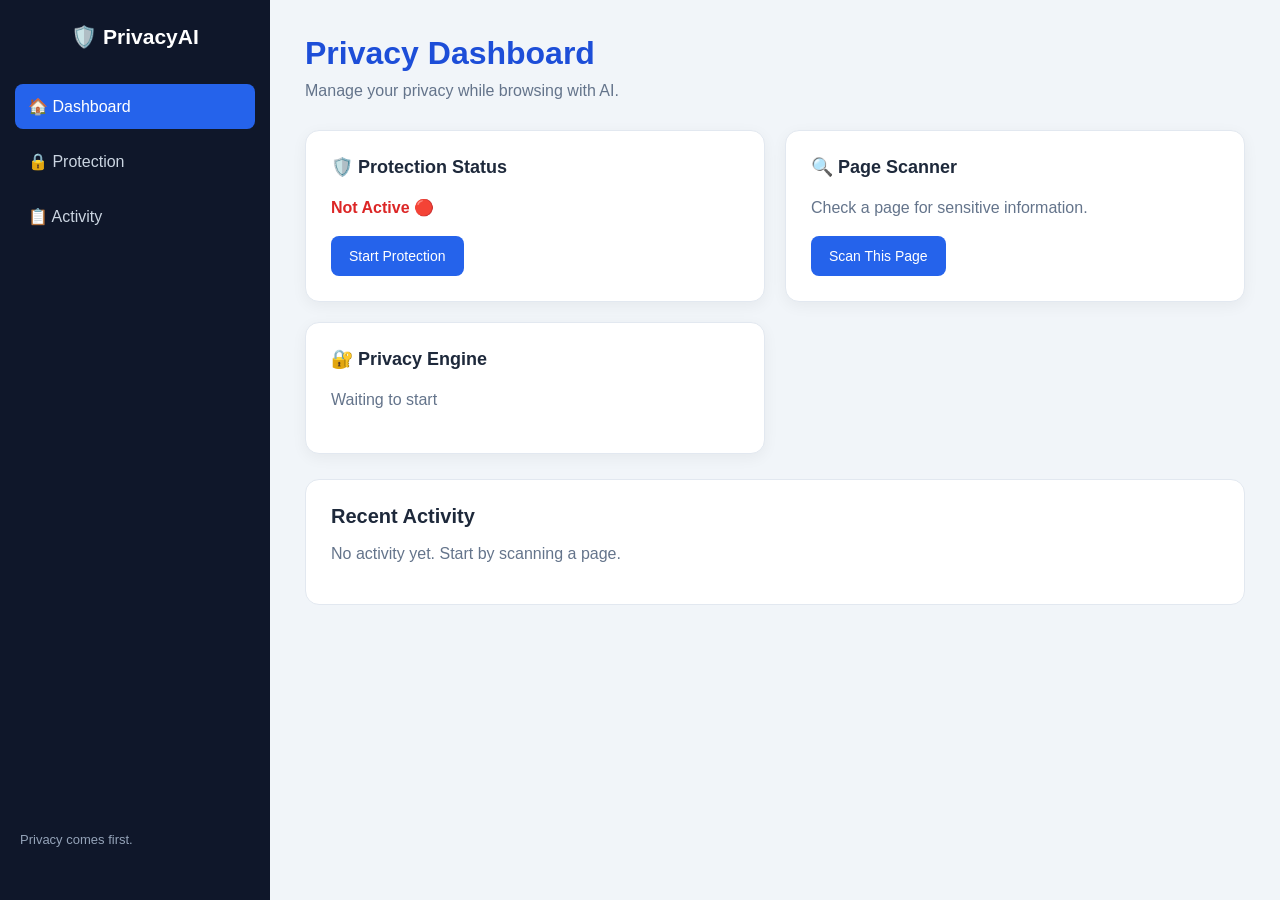
==== frontend/index.html @ 3bdeaad3 "Add initial browser agent project files" ====
<!DOCTYPE html>
<html lang="en">
<head>
    <meta charset="UTF-8">
    <meta name="viewport" content="width=device-width, initial-scale=1.0">
    <title>Privacy-First AI Browser Agent</title>
    <link rel="stylesheet" href="style.css">
</head>
<body>

<div class="app">

    <aside class="sidebar">
        <h2>🛡️ PrivacyAI</h2>

        <nav>
            <a href="#" class="active">🏠 Dashboard</a>
            <a href="#protection">🔒 Protection</a>
            <a href="#activity">📋 Activity</a>
        </nav>

        <p class="sidebar-footer">Privacy comes first.</p>
    </aside>

    <main class="main-content">

        <header>
            <h1>Privacy Dashboard</h1>
            <p>Manage your privacy while browsing with AI.</p>
        </header>

        <section class="cards">

            <div class="card">
                <h3>🛡️ Protection Status</h3>
                <p id="status">Not Active 🔴</p>
                <button onclick="startProtection()">Start Protection</button>
            </div>

            <div class="card">
                <h3>🔍 Page Scanner</h3>
                <p>Check a page for sensitive information.</p>
                <button onclick="scanPage()">Scan This Page</button>
            </div>

            <div class="card">
                <h3>🔐 Privacy Engine</h3>
                <p id="engineStatus">Waiting to start</p>
            </div>

        </section>

        <section class="activity" id="activity">
            <h2>Recent Activity</h2>
            <p id="activityText">No activity yet. Start by scanning a page.</p>
        </section>

    </main>

</div>

<script>
function scanPage() {
    alert("Page scanning feature is coming soon!");
    document.getElementById("activityText").innerText =
        "Scan button clicked. Actual scanning is not implemented yet.";
}

function startProtection() {
    document.getElementById("status").innerText = "Active 🟢";
    document.getElementById("engineStatus").innerText = "Protection enabled (demo)";
    document.getElementById("activityText").innerText =
        "Protection button clicked. Actual privacy protection is not implemented yet.";
}
</script>

</body>
</html>
---- frontend/style.css ----
{
    box-sizing: border-box;
}

body {
    margin: 0;
    font-family: Arial, sans-serif;
    background: #f1f5f9;
    color: #1e293b;
}

.app {
    display: flex;
    min-height: 100vh;
}

/* Sidebar */
.sidebar {
    width: 240px;
    background: #0f172a;
    color: white;
    padding: 25px 15px;
    display: flex;
    flex-direction: column;
}

.sidebar h2 {
    font-size: 21px;
    margin: 0 0 35px;
    text-align: center;
}

.sidebar nav a {
    display: block;
    color: #cbd5e1;
    text-decoration: none;
    padding: 13px;
    margin-bottom: 10px;
    border-radius: 8px;
}

.sidebar nav a:hover,
.sidebar nav a.active {
    background: #2563eb;
    color: white;
}

.sidebar-footer {
    margin-top: auto;
    padding: 15px 5px;
    color: #94a3b8;
    font-size: 13px;
}

/* Main content */
.main-content {
    flex: 1;
    padding: 35px;
    min-width: 0;
}

header {
    margin-bottom: 30px;
}

header h1 {
    color: #1d4ed8;
    margin: 0 0 10px;
}

header p {
    color: #64748b;
    margin: 0;
}

/* Dashboard cards */
.cards {
    display: grid;
    grid-template-columns: repeat(2, minmax(0, 1fr));
    gap: 20px;
}

.card {
    background: white;
    padding: 25px;
    border-radius: 14px;
    box-shadow: 0 4px 15px rgba(0, 0, 0, 0.05);
    border: 1px solid #e2e8f0;
}

.card h3 {
    margin-top: 0;
    font-size: 18px;
}

.card p {
    color: #64748b;
    line-height: 1.5;
}

#status {
    font-weight: bold;
    color: #dc2626;
}

button {
    background: #2563eb;
    color: white;
    border: none;
    padding: 12px 18px;
    border-radius: 8px;
    font-size: 14px;
    cursor: pointer;
}

button:hover {
    background: #1d4ed8;
}

/* Activity panel */
.activity {
    margin-top: 25px;
    background: white;
    padding: 25px;
    border-radius: 14px;
    border: 1px solid #e2e8f0;
}

.activity h2 {
    margin-top: 0;
    font-size: 20px;
}

.activity p {
    color: #64748b;
}

/* Mobile layout */
@media (max-width: 700px) {
    .app {
        flex-direction: column;
    }

    .sidebar {
        width: 100%;
        padding: 15px;
    }

    .sidebar h2 {
        margin-bottom: 15px;
    }

    .sidebar nav {
        display: flex;
        flex-wrap: wrap;
        gap: 5px;
    }

    .sidebar nav a {
        margin: 0;
    }

    .sidebar-footer {
        display: none;
    }

    .main-content {
        padding: 20px 15px;
    }

    .cards {
        grid-template-columns: 1fr;
    }
}
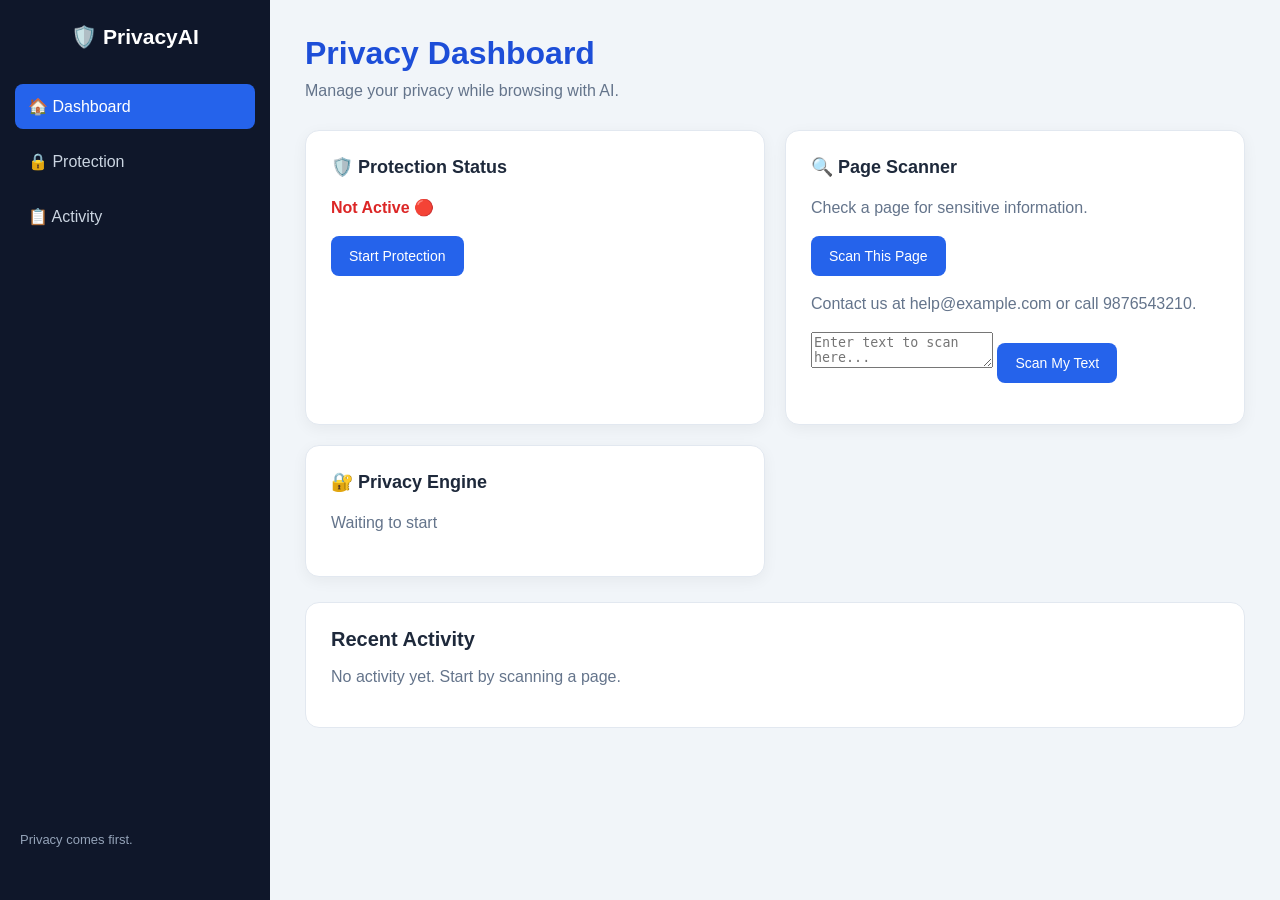
==== commit 69744274: "Improve webpage scanning and phone masking" ====
--- a/frontend/index.html
+++ b/frontend/index.html
@@ -42,6 +42,14 @@
                 <h3>🔍 Page Scanner</h3>
                 <p>Check a page for sensitive information.</p>
                 <button onclick="scanPage()">Scan This Page</button>
+                <p id="pageText">
+                    Contact us at help@example.com or call 9876543210.
+                </p>
+                <textarea id="userText" placeholder="Enter text to scan here..."></textarea>
+
+                <button onclick="scanCustomText()">Scan My Text</button>
+
+                <p id="customResult"></p>
             </div>
 
             <div class="card">
@@ -61,11 +69,32 @@
 </div>
 
 <script>
-function scanPage() {
-    alert("Page scanning feature is coming soon!");
-    document.getElementById("activityText").innerText =
-        "Scan button clicked. Actual scanning is not implemented yet.";
+
+
+async function scanPage() {
+    const text = document.getElementById("pageText").innerText;
+
+    try {
+        const response = await fetch("http://127.0.0.1:8000/scan", {
+            method: "POST",
+            headers: {
+                "Content-Type": "application/json"
+            },
+            body: JSON.stringify({ text: text })
+        });
+
+        const data = await response.json();
+
+        document.getElementById("activityText").innerText =
+            "Masked result: " + data.masked_text;
+
+    }
+    catch (error) {
+        alert("Backend connection failed. Check if server is running.");
+    }
 }
+
+
 
 function startProtection() {
     document.getElementById("status").innerText = "Active 🟢";
@@ -75,6 +104,35 @@
 }
 </script>
 
+<script>
+async function scanCustomText() {
+    const text = document.getElementById("userText").value;
+
+    if (!text.trim()) {
+        alert("Please enter some text first!");
+        return;
+    }
+
+    try {
+        const response = await fetch("http://127.0.0.1:8000/scan", {
+            method: "POST",
+            headers: {
+                "Content-Type": "application/json"
+            },
+            body: JSON.stringify({ text: text })
+        });
+
+        const data = await response.json();
+
+        document.getElementById("customResult").innerText =
+            "Masked Result: " + data.masked_text;
+
+    } catch (error) {
+        alert("Backend connect nahi hua. Check karo server running hai ya nahi.");
+    }
+}
+</script>
+
 </body>
 </html>
 
